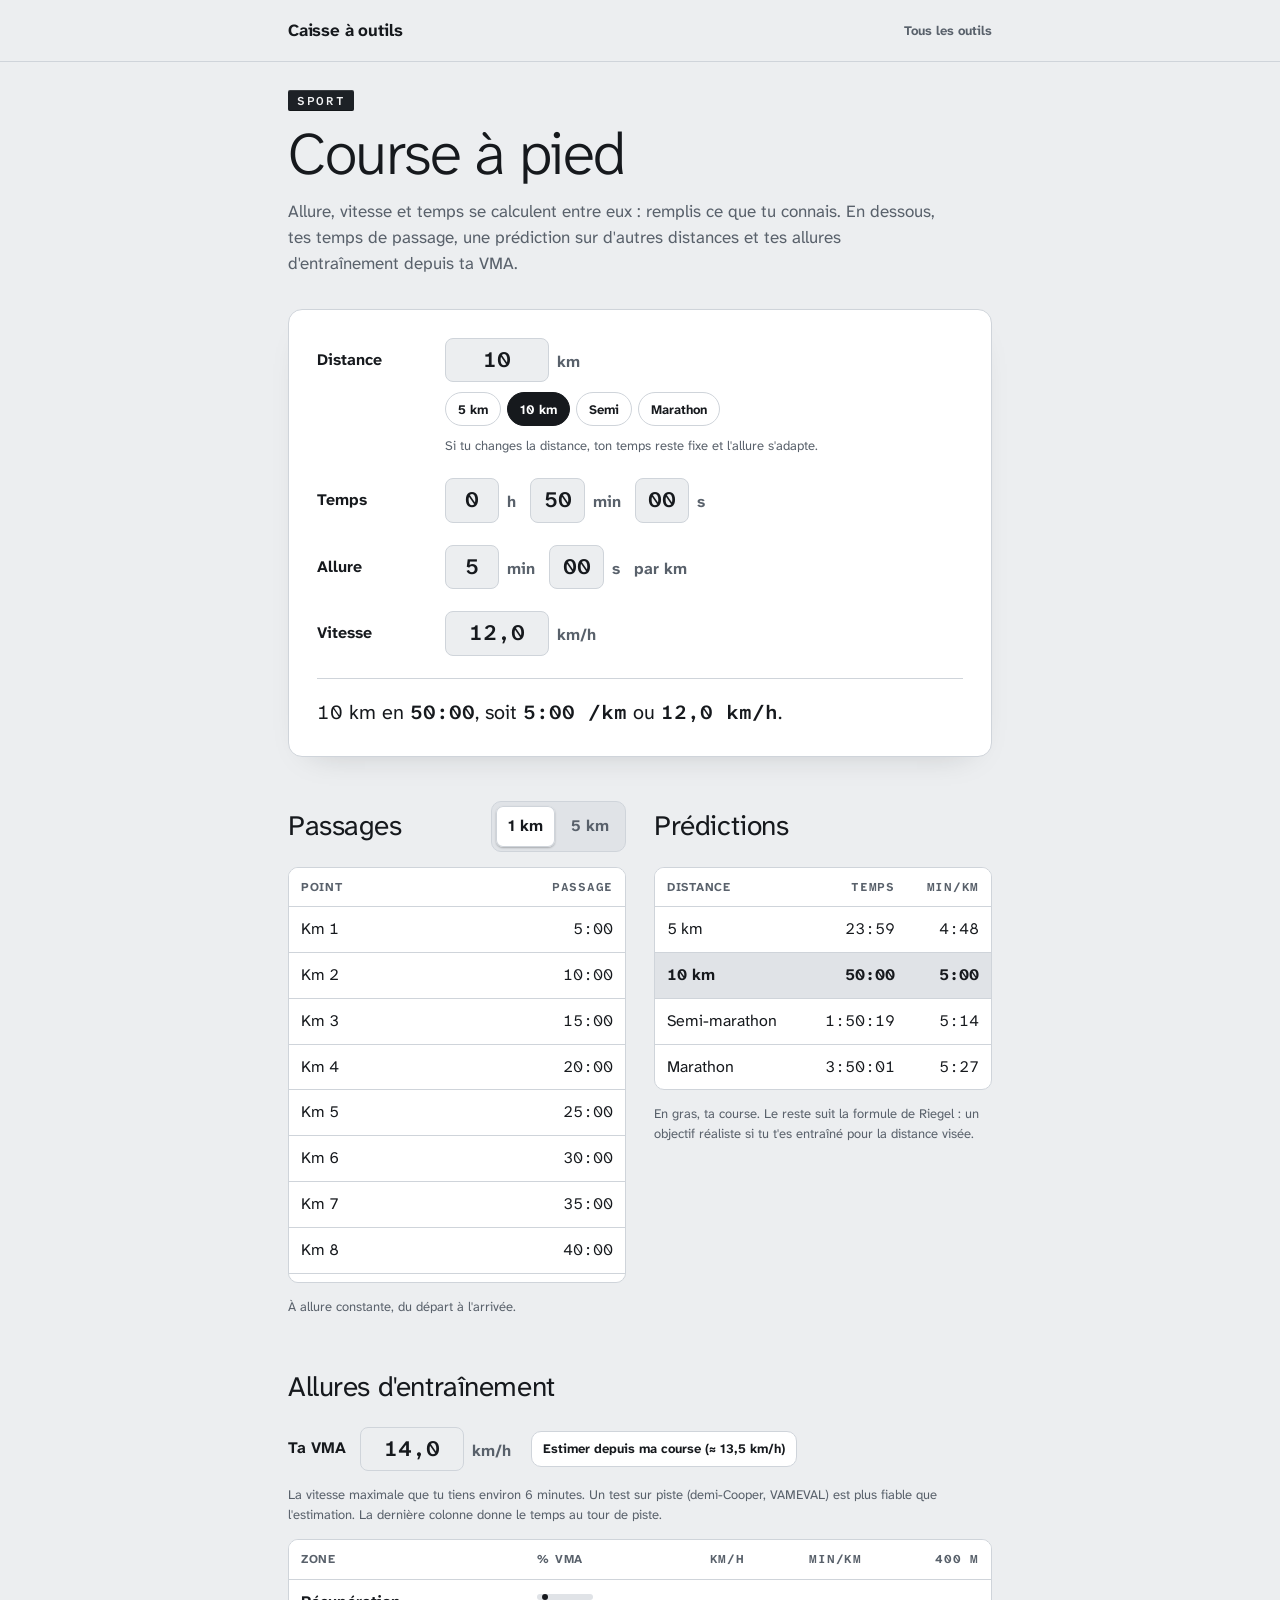
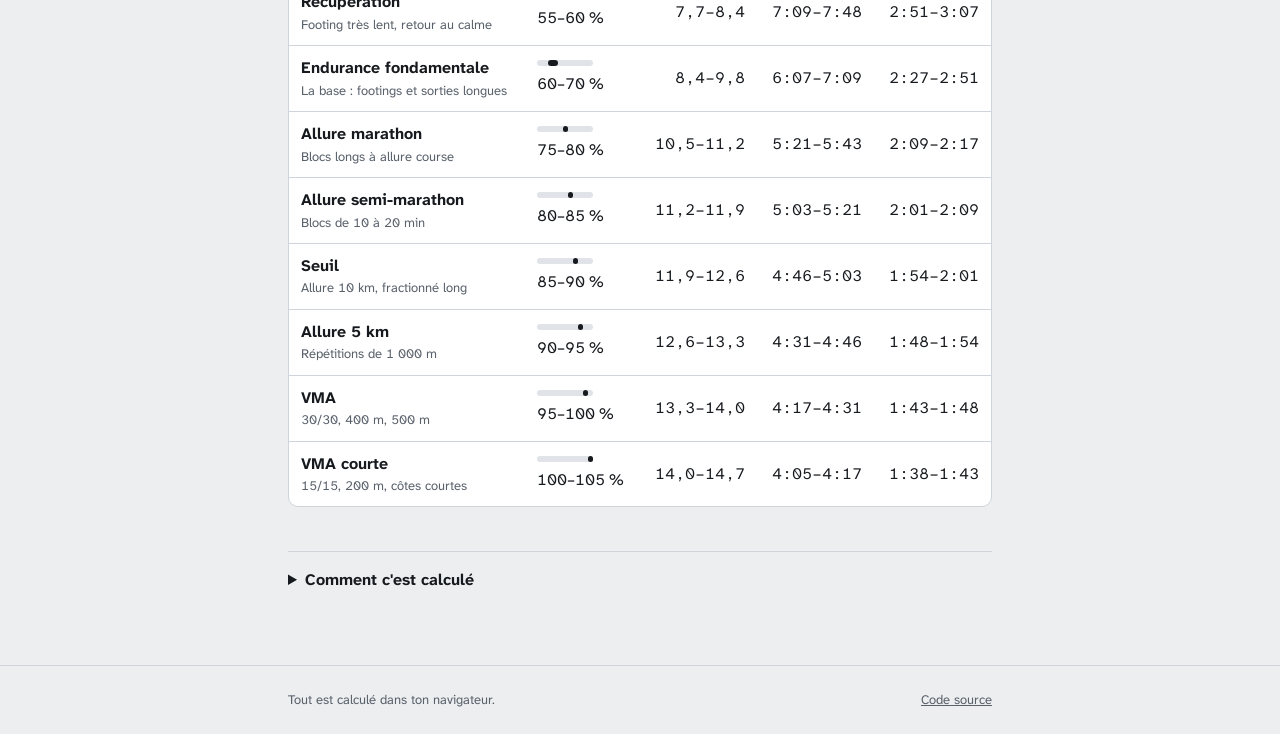
==== course/index.html @ 4c19afd4 "Course à pied, et design plus sobre Nouvel outil course/ : allure, vitesse et temps liés entre eux, " ====
<!doctype html>
<html lang="fr">
<head>
<meta charset="utf-8">
<meta name="viewport" content="width=device-width, initial-scale=1">
<title>Course à pied · Caisse à outils</title>
<meta name="description" content="Calculateur d'allure, de vitesse et de temps pour la course à pied, avec temps de passage, prédictions et allures d'entraînement depuis la VMA.">
<link rel="icon" href="../assets/favicon.svg" type="image/svg+xml">
<link rel="preconnect" href="https://fonts.googleapis.com">
<link rel="preconnect" href="https://fonts.gstatic.com" crossorigin>
<link rel="stylesheet" href="https://fonts.googleapis.com/css2?family=Atkinson+Hyperlegible+Mono:wght@400;600&family=Atkinson+Hyperlegible+Next:wght@300;400;500;700&display=swap">
<link rel="stylesheet" href="../assets/site.css">
<style>
  .calc {
    display: grid;
    gap: 22px;
    padding: clamp(18px, 4vw, 28px);
    border: 1px solid var(--line);
    border-radius: 14px;
    background: var(--surface);
    box-shadow: 0 14px 34px -24px var(--shadow);
  }

  .calc-row {
    display: grid;
    grid-template-columns: 7rem minmax(0, 1fr);
    align-items: start;
    gap: 8px 16px;
    margin: 0;
    padding: 0;
    border: 0;
    min-width: 0;
  }

  .calc-row > .row-label {
    float: left; /* une legend doit sortir du flux pour entrer dans la grille */
    padding: 10px 0 0;
    font-weight: 700;
  }

  .row-body {
    display: grid;
    gap: 10px;
    min-width: 0;
  }

  .inputs {
    display: flex;
    flex-wrap: wrap;
    align-items: baseline;
    gap: 6px 8px;
  }

  .num-input {
    width: 3.4rem;
    padding: 8px 6px;
    border: 1px solid var(--line);
    border-radius: 8px;
    background: var(--bg);
    color: var(--ink);
    font: 600 1.375rem / 1.2 var(--f-mono);
    text-align: center;
    font-variant-numeric: tabular-nums;
  }

  .num-input.is-wide { width: 6.5rem; }

  .num-input[aria-invalid="true"] { border-color: var(--weak); }

  .unit {
    margin-right: 6px;
    color: var(--muted);
    font-weight: 700;
  }

  .chips {
    display: flex;
    flex-wrap: wrap;
    gap: 6px;
  }

  .chip {
    min-height: 34px;
    padding: 6px 12px;
    border: 1px solid var(--line);
    border-radius: 99px;
    background: transparent;
    color: var(--ink);
    font: 700 var(--step--1) / 1 var(--f-body);
    cursor: pointer;
  }

  .chip:hover { border-color: var(--ink); }

  .chip[aria-pressed="true"] {
    border-color: var(--ink);
    background: var(--ink);
    color: var(--surface);
  }

  .hint {
    margin: 0;
    color: var(--muted);
    font-size: var(--step--1);
  }

  .error {
    margin: 0;
    color: var(--weak);
    font-size: var(--step--1);
    font-weight: 700;
  }

  .summary {
    margin: 0;
    padding-top: 18px;
    border-top: 1px solid var(--line);
    font-size: var(--step-1);
    font-variant-numeric: tabular-nums;
  }

  .summary b { font-family: var(--f-mono); font-weight: 600; }

  /* Sections sous la calculette */

  .block {
    display: grid;
    align-content: start;
    gap: 14px;
    margin-top: 44px;
    min-width: 0;
  }

  .block-head {
    min-height: 52px;
    display: flex;
    flex-wrap: wrap;
    align-items: center;
    justify-content: space-between;
    gap: 10px 16px;
  }

  .pair {
    display: grid;
    grid-template-columns: minmax(0, 1fr);
    gap: 0 28px;
  }

  @media (min-width: 720px) {
    .pair { grid-template-columns: repeat(2, minmax(0, 1fr)); }
  }

  .vma-controls {
    display: flex;
    flex-wrap: wrap;
    align-items: center;
    gap: 10px 14px;
  }

  .vma-controls label { font-weight: 700; }

  .zone-name { display: block; font-weight: 700; }

  .zone-use {
    display: block;
    color: var(--muted);
    font-size: var(--step--1);
    white-space: normal;
    min-width: 9rem;
  }

  .intensity {
    display: grid;
    justify-items: start;
    gap: 6px;
  }

  .bar {
    position: relative;
    width: 3.5rem;
    height: 6px;
    border-radius: 99px;
    background: var(--well);
  }

  .bar span {
    position: absolute;
    top: 0;
    bottom: 0;
    border-radius: 99px;
    background: var(--ink);
  }

  .how {
    margin-top: 44px;
    padding-top: 16px;
    border-top: 1px solid var(--line);
  }

  .how summary {
    font-weight: 700;
    cursor: pointer;
  }

  .how p {
    max-width: 65ch;
    color: var(--muted);
  }

  @media (max-width: 520px) {
    .calc-row { grid-template-columns: minmax(0, 1fr); }
    .calc-row > .row-label { padding-top: 0; }
  }
</style>
</head>
<body>

<header class="site-header">
  <div class="wrap">
    <a class="wordmark" href="../">Caisse à outils</a>
    <nav class="site-nav" aria-label="Navigation"><a href="../">Tous les outils</a></nav>
  </div>
</header>

<main class="wrap">
  <div class="page-intro">
    <span class="tape">Sport</span>
    <h1>Course à pied</h1>
    <p class="lede">Allure, vitesse et temps se calculent entre eux : remplis ce que tu connais. En dessous, tes temps de passage, une prédiction sur d'autres distances et tes allures d'entraînement depuis ta VMA.</p>
  </div>

  <form class="calc" id="calc" aria-label="Calcul d'allure" novalidate>
    <div class="calc-row">
      <label class="row-label" for="dist">Distance</label>
      <div class="row-body">
        <div class="inputs">
          <input class="num-input is-wide" id="dist" type="text" inputmode="decimal" autocomplete="off">
          <span class="unit">km</span>
        </div>
        <div class="chips" id="presets"></div>
        <p class="hint" id="lock-hint"></p>
      </div>
    </div>

    <fieldset class="calc-row">
      <legend class="row-label">Temps</legend>
      <div class="inputs">
        <input class="num-input" id="time-h" type="text" inputmode="numeric" maxlength="2" autocomplete="off" aria-label="Heures"><span class="unit">h</span>
        <input class="num-input" id="time-m" type="text" inputmode="numeric" maxlength="3" autocomplete="off" aria-label="Minutes"><span class="unit">min</span>
        <input class="num-input" id="time-s" type="text" inputmode="numeric" maxlength="2" autocomplete="off" aria-label="Secondes"><span class="unit">s</span>
      </div>
    </fieldset>

    <fieldset class="calc-row">
      <legend class="row-label">Allure</legend>
      <div class="inputs">
        <input class="num-input" id="pace-m" type="text" inputmode="numeric" maxlength="2" autocomplete="off" aria-label="Minutes par kilomètre"><span class="unit">min</span>
        <input class="num-input" id="pace-s" type="text" inputmode="numeric" maxlength="2" autocomplete="off" aria-label="Secondes par kilomètre"><span class="unit">s</span>
        <span class="unit">par km</span>
      </div>
    </fieldset>

    <div class="calc-row">
      <label class="row-label" for="speed">Vitesse</label>
      <div class="inputs">
        <input class="num-input is-wide" id="speed" type="text" inputmode="decimal" autocomplete="off">
        <span class="unit">km/h</span>
      </div>
    </div>

    <p class="error" id="calc-error" hidden></p>
    <p class="summary" id="summary" aria-live="polite"></p>
  </form>

  <div class="pair">
    <section class="block" aria-labelledby="splits-title">
      <div class="block-head">
        <h2 class="section-title" id="splits-title">Passages</h2>
        <div class="seg" role="radiogroup" aria-label="Écart entre deux passages">
          <input type="radio" name="step" id="step-1" value="1"><label for="step-1">1 km</label>
          <input type="radio" name="step" id="step-5" value="5"><label for="step-5">5 km</label>
        </div>
      </div>
      <div class="table-wrap is-tall">
        <table class="data-table">
          <thead><tr><th scope="col">Point</th><th scope="col" class="num">Passage</th></tr></thead>
          <tbody id="splits"></tbody>
        </table>
      </div>
      <p class="hint">À allure constante, du départ à l'arrivée.</p>
    </section>

    <section class="block" aria-labelledby="predict-title">
      <div class="block-head">
        <h2 class="section-title" id="predict-title">Prédictions</h2>
      </div>
      <div class="table-wrap">
        <table class="data-table">
          <thead><tr><th scope="col">Distance</th><th scope="col" class="num">Temps</th><th scope="col" class="num">Min/km</th></tr></thead>
          <tbody id="predictions"></tbody>
        </table>
      </div>
      <p class="hint">En gras, ta course. Le reste suit la formule de Riegel : un objectif réaliste si tu t'es entraîné pour la distance visée.</p>
    </section>
  </div>

  <section class="block" aria-labelledby="zones-title">
    <div class="block-head">
      <h2 class="section-title" id="zones-title">Allures d'entraînement</h2>
    </div>
    <div class="vma-controls">
      <label for="vma">Ta VMA</label>
      <span class="inputs">
        <input class="num-input is-wide" id="vma" type="text" inputmode="decimal" autocomplete="off">
        <span class="unit">km/h</span>
      </span>
      <button class="btn btn-small" id="vma-estimate" type="button">Estimer depuis ma course</button>
    </div>
    <p class="error" id="vma-error" hidden>Entre une VMA entre 6 et 30 km/h, par exemple 14 ou 15,5.</p>
    <p class="hint">La vitesse maximale que tu tiens environ 6 minutes. Un test sur piste (demi-Cooper, VAMEVAL) est plus fiable que l'estimation. La dernière colonne donne le temps au tour de piste.</p>
    <div class="table-wrap">
      <table class="data-table">
        <thead>
          <tr>
            <th scope="col">Zone</th>
            <th scope="col">% VMA</th>
            <th scope="col" class="num">Km/h</th>
            <th scope="col" class="num">Min/km</th>
            <th scope="col" class="num">400 m</th>
          </tr>
        </thead>
        <tbody id="zones"></tbody>
      </table>
    </div>
  </section>

  <details class="how">
    <summary>Comment c'est calculé</summary>
    <p>L'allure, c'est le temps divisé par la distance, et la vitesse en km/h vaut 3 600 divisé par l'allure en secondes. Quand tu changes la distance, on garde la dernière valeur que tu as tapée : ton temps ou ton allure.</p>
    <p>Les prédictions suivent la formule de Peter Riegel : temps visé = ton temps × (distance visée ÷ ta distance)<sup>1,06</sup>. Elle marche bien entre quelques minutes et environ 4 heures d'effort. Sur marathon, elle est souvent optimiste si tu manques de sorties longues.</p>
    <p>L'estimation de VMA cherche la distance que tu tiendrais 6 minutes d'après la même formule, puis la convertit en km/h. Les zones sont les repères habituels en pourcentage de VMA ; ils varient d'un coureur à l'autre.</p>
    <p>Rien ne quitte la page. Tes dernières valeurs sont mémorisées dans ce navigateur.</p>
  </details>
</main>

<footer class="site-footer">
  <div class="wrap">
    <p>Tout est calculé dans ton navigateur.</p>
    <p><a href="https://github.com/leadrain-dot/tools/tree/main/course">Code source</a></p>
  </div>
</footer>

<script>
(() => {
  'use strict';

  const STORE_KEY = 'caisse-a-outils.course.v1';
  const DEFAULTS = { dist: 10, time: 3000, pace: 300, lock: 'time', vma: 14, step: 1 };
  const SEMI = 21.0975;
  const MARATHON = 42.195;
  const RIEGEL = 1.06;
  const PRESETS = [
    { km: 5, label: '5 km' },
    { km: 10, label: '10 km' },
    { km: SEMI, label: 'Semi' },
    { km: MARATHON, label: 'Marathon' },
  ];
  const PREDICTED = [5, 10, SEMI, MARATHON];
  const ZONES = [
    { name: 'Récupération', lo: 55, hi: 60, use: 'Footing très lent, retour au calme' },
    { name: 'Endurance fondamentale', lo: 60, hi: 70, use: 'La base : footings et sorties longues' },
    { name: 'Allure marathon', lo: 75, hi: 80, use: 'Blocs longs à allure course' },
    { name: 'Allure semi-marathon', lo: 80, hi: 85, use: 'Blocs de 10 à 20 min' },
    { name: 'Seuil', lo: 85, hi: 90, use: 'Allure 10 km, fractionné long' },
    { name: 'Allure 5 km', lo: 90, hi: 95, use: 'Répétitions de 1 000 m' },
    { name: 'VMA', lo: 95, hi: 100, use: '30/30, 400 m, 500 m' },
    { name: 'VMA courte', lo: 100, hi: 105, use: '15/15, 200 m, côtes courtes' },
  ];

  const $ = id => document.getElementById(id);
  const nf1 = new Intl.NumberFormat('fr-FR', { minimumFractionDigits: 1, maximumFractionDigits: 1 });
  const nfDist = new Intl.NumberFormat('fr-FR', { maximumFractionDigits: 4, useGrouping: false });
  const nfKm = new Intl.NumberFormat('fr-FR', { maximumFractionDigits: 3 });
  const p2 = n => String(n).padStart(2, '0');
  const same = (a, b) => Math.abs(a - b) < 1e-6;

  function fmtDuration(sec) {
    const t = Math.round(sec);
    const h = Math.floor(t / 3600);
    const m = Math.floor((t % 3600) / 60);
    const s = t % 60;
    return h ? `${h}:${p2(m)}:${p2(s)}` : `${m}:${p2(s)}`;
  }

  function distName(km) {
    if (same(km, SEMI)) return 'Semi-marathon';
    if (same(km, MARATHON)) return 'Marathon';
    return `${nfKm.format(km)} km`;
  }

  const readInt = input => {
    const v = parseInt(input.value, 10);
    return Number.isFinite(v) && v >= 0 ? v : 0;
  };

  const readDecimal = input => {
    const v = parseFloat(String(input.value).trim().replace(',', '.'));
    return Number.isFinite(v) ? v : NaN;
  };

  // Temps prédit sur une autre distance (Peter Riegel).
  const riegel = (time, dist, target) => time * Math.pow(target / dist, RIEGEL);

  // Distance tenue en 6 minutes selon Riegel, ramenée en km/h.
  const estimateVma = (time, dist) => dist * Math.pow(360 / time, 1 / RIEGEL) * 10;

  function load() {
    try {
      const raw = JSON.parse(localStorage.getItem(STORE_KEY) || 'null');
      if (!raw) return { ...DEFAULTS };
      const ok = (v, lo, hi) => typeof v === 'number' && v > lo && v <= hi;
      return {
        dist: ok(raw.dist, 0, 1000) ? raw.dist : DEFAULTS.dist,
        time: ok(raw.time, 0, 1e6) ? raw.time : DEFAULTS.time,
        pace: ok(raw.pace, 0, 3600) ? raw.pace : DEFAULTS.pace,
        lock: raw.lock === 'pace' ? 'pace' : 'time',
        vma: ok(raw.vma, 5, 30) ? raw.vma : DEFAULTS.vma,
        step: raw.step === 5 ? 5 : 1,
      };
    } catch {
      return { ...DEFAULTS };
    }
  }

  function save() {
    try { localStorage.setItem(STORE_KEY, JSON.stringify(state)); } catch { /* stockage indisponible */ }
  }

  const state = load();
  // Le temps et l'allure doivent rester cohérents avec la distance au chargement.
  if (state.lock === 'time') state.pace = state.time / state.dist;
  else state.time = state.pace * state.dist;

  const el = {
    dist: $('dist'), h: $('time-h'), m: $('time-m'), s: $('time-s'),
    pm: $('pace-m'), ps: $('pace-s'), speed: $('speed'), vma: $('vma'),
  };

  function writeDist() { el.dist.value = nfDist.format(state.dist); }
  function writeTime() {
    const t = Math.round(state.time);
    el.h.value = Math.floor(t / 3600);
    el.m.value = p2(Math.floor((t % 3600) / 60));
    el.s.value = p2(t % 60);
  }
  function writePace() {
    const t = Math.round(state.pace);
    el.pm.value = Math.floor(t / 60);
    el.ps.value = p2(t % 60);
  }
  function writeSpeed() { el.speed.value = nf1.format(3600 / state.pace); }
  function writeVma() { el.vma.value = nf1.format(state.vma); }

  function showError(message, inputs) {
    const box = $('calc-error');
    box.hidden = !message;
    box.textContent = message || '';
    Object.values(el).forEach(i => { if (i !== el.vma) i.removeAttribute('aria-invalid'); });
    (inputs || []).forEach(i => i.setAttribute('aria-invalid', 'true'));
  }

  // Chaque saisie met à jour les autres champs, jamais celui qu'on est en train de taper.
  function onDist() {
    const d = readDecimal(el.dist);
    if (!(d > 0 && d <= 1000)) return showError('Entre une distance en km, par exemple 10 ou 21,1.', [el.dist]);
    showError();
    state.dist = d;
    if (state.lock === 'time') { state.pace = state.time / d; writePace(); writeSpeed(); }
    else { state.time = state.pace * d; writeTime(); }
    update();
  }

  function onTime() {
    const t = readInt(el.h) * 3600 + readInt(el.m) * 60 + readInt(el.s);
    if (t <= 0) return showError('Entre un temps, par exemple 50 min.', [el.h, el.m, el.s]);
    showError();
    state.time = t;
    state.lock = 'time';
    state.pace = t / state.dist;
    writePace();
    writeSpeed();
    update();
  }

  function onPace() {
    const p = readInt(el.pm) * 60 + readInt(el.ps);
    if (p <= 0) return showError('Entre une allure, par exemple 5 min 30 s par km.', [el.pm, el.ps]);
    showError();
    state.pace = p;
    state.lock = 'pace';
    state.time = p * state.dist;
    writeTime();
    writeSpeed();
    update();
  }

  function onSpeed() {
    const v = readDecimal(el.speed);
    if (!(v > 0 && v <= 60)) return showError('Entre une vitesse en km/h, par exemple 12 ou 12,5.', [el.speed]);
    showError();
    state.pace = 3600 / v;
    state.lock = 'pace';
    state.time = state.pace * state.dist;
    writeTime();
    writePace();
    update();
  }

  function onVma() {
    const v = readDecimal(el.vma);
    const valid = v >= 6 && v <= 30;
    $('vma-error').hidden = valid;
    el.vma.setAttribute('aria-invalid', String(!valid));
    if (!valid) return;
    state.vma = v;
    update();
  }

  function cell(text, className) {
    const td = document.createElement('td');
    if (className) td.className = className;
    td.textContent = text;
    return td;
  }

  function renderSummary() {
    const summary = $('summary');
    summary.replaceChildren(
      `${distName(state.dist)} en `,
      Object.assign(document.createElement('b'), { textContent: fmtDuration(state.time) }),
      ', soit ',
      Object.assign(document.createElement('b'), { textContent: `${fmtDuration(state.pace)} /km` }),
      ' ou ',
      Object.assign(document.createElement('b'), { textContent: `${nf1.format(3600 / state.pace)} km/h` }),
      '.',
    );
    $('lock-hint').textContent = state.lock === 'time'
      ? 'Si tu changes la distance, ton temps reste fixe et l\'allure s\'adapte.'
      : 'Si tu changes la distance, ton allure reste fixe et le temps s\'adapte.';
    document.querySelectorAll('#presets .chip').forEach(chip => {
      chip.setAttribute('aria-pressed', String(same(Number(chip.dataset.km), state.dist)));
    });
  }

  function renderSplits() {
    const rows = [];
    for (let k = state.step; k < state.dist - 1e-9; k += state.step) {
      const tr = document.createElement('tr');
      tr.append(cell(`Km ${k}`), cell(fmtDuration(k * state.pace), 'num'));
      rows.push(tr);
    }
    const finish = document.createElement('tr');
    finish.className = 'is-ref';
    finish.append(cell(`Arrivée · ${nfKm.format(state.dist)} km`), cell(fmtDuration(state.time), 'num'));
    rows.push(finish);
    $('splits').replaceChildren(...rows);
  }

  function renderPredictions() {
    const targets = PREDICTED.some(km => same(km, state.dist)) ? PREDICTED : [...PREDICTED, state.dist].sort((a, b) => a - b);
    $('predictions').replaceChildren(...targets.map(km => {
      const isRef = same(km, state.dist);
      const time = isRef ? state.time : riegel(state.time, state.dist, km);
      const tr = document.createElement('tr');
      if (isRef) tr.className = 'is-ref';
      tr.append(cell(distName(km)), cell(fmtDuration(time), 'num'), cell(fmtDuration(time / km), 'num'));
      return tr;
    }));
  }

  function renderZones() {
    const scale = pct => ((pct - 50) / (105 - 50)) * 100;
    $('zones').replaceChildren(...ZONES.map(z => {
      const slow = (state.vma * z.lo) / 100;
      const fast = (state.vma * z.hi) / 100;
      const tr = document.createElement('tr');

      const name = document.createElement('td');
      name.append(
        Object.assign(document.createElement('span'), { className: 'zone-name', textContent: z.name }),
        Object.assign(document.createElement('span'), { className: 'zone-use', textContent: z.use }),
      );

      const pct = document.createElement('td');
      const wrap = Object.assign(document.createElement('div'), { className: 'intensity' });
      const bar = Object.assign(document.createElement('div'), { className: 'bar' });
      bar.setAttribute('aria-hidden', 'true');
      const fill = document.createElement('span');
      fill.style.left = scale(z.lo) + '%';
      fill.style.width = (scale(z.hi) - scale(z.lo)) + '%';
      bar.append(fill);
      wrap.append(bar, `${z.lo}–${z.hi} %`);
      pct.append(wrap);

      tr.append(
        name,
        pct,
        cell(`${nf1.format(slow)}–${nf1.format(fast)}`, 'num'),
        cell(`${fmtDuration(3600 / fast)}–${fmtDuration(3600 / slow)}`, 'num'),
        cell(`${fmtDuration(1440 / fast)}–${fmtDuration(1440 / slow)}`, 'num'),
      );
      return tr;
    }));
    $('vma-estimate').textContent = `Estimer depuis ma course (≈ ${nf1.format(estimateVma(state.time, state.dist))} km/h)`;
  }

  function update() {
    renderSummary();
    renderSplits();
    renderPredictions();
    renderZones();
    save();
  }

  // Préréglages de distance
  $('presets').replaceChildren(...PRESETS.map(p => {
    const chip = document.createElement('button');
    chip.type = 'button';
    chip.className = 'chip';
    chip.dataset.km = p.km;
    chip.textContent = p.label;
    chip.addEventListener('click', () => { el.dist.value = nfDist.format(p.km); onDist(); });
    return chip;
  }));

  el.dist.addEventListener('input', onDist);
  [el.h, el.m, el.s].forEach(i => i.addEventListener('input', onTime));
  [el.pm, el.ps].forEach(i => i.addEventListener('input', onPace));
  el.speed.addEventListener('input', onSpeed);
  el.vma.addEventListener('input', onVma);

  // En quittant un champ, on remet la saisie au propre (75 min devient 1 h 15).
  el.dist.addEventListener('change', () => { if (!el.dist.getAttribute('aria-invalid')) writeDist(); });
  [el.h, el.m, el.s].forEach(i => i.addEventListener('change', () => { if (!i.getAttribute('aria-invalid')) writeTime(); }));
  [el.pm, el.ps].forEach(i => i.addEventListener('change', () => { if (!i.getAttribute('aria-invalid')) writePace(); }));
  el.speed.addEventListener('change', () => { if (!el.speed.getAttribute('aria-invalid')) writeSpeed(); });
  el.vma.addEventListener('change', () => { if (el.vma.getAttribute('aria-invalid') !== 'true') writeVma(); });

  $('calc').addEventListener('submit', e => e.preventDefault());

  document.querySelectorAll('input[name="step"]').forEach(radio => {
    radio.addEventListener('change', () => { state.step = Number(radio.value); update(); });
  });

  $('vma-estimate').addEventListener('click', () => {
    state.vma = Math.round(estimateVma(state.time, state.dist) * 10) / 10;
    writeVma();
    $('vma-error').hidden = true;
    el.vma.setAttribute('aria-invalid', 'false');
    update();
  });

  writeDist();
  writeTime();
  writePace();
  writeSpeed();
  writeVma();
  $(`step-${state.step}`).checked = true;
  update();
})();
</script>
</body>
</html>
---- assets/site.css ----
/* Caisse à outils : styles partagés par toutes les pages.
   Layout : une colonne centrée, titres fins, chaque outil rangé
   comme un tiroir avec son étiquette. */
:root {
  --bg: #eceef0;
  --surface: #ffffff;
  --well: #e0e3e7;
  --ink: #16191d;
  --muted: #59616b;
  --line: #cfd4da;
  --accent: #f2c200;
  --accent-strong: #dcb000;
  --on-accent: #16191d;
  --tape: #1d2126;
  --on-tape: #f2f3f5;
  --ring: #16191d;
  --digit: #1d5fc4;
  --symbol: #b4321f;
  --weak: #c2352b;
  --fair: #b86a00;
  --good: #2f8f4e;
  --shadow: rgba(22, 25, 29, 0.28);

  --f-display: "Atkinson Hyperlegible Next", system-ui, -apple-system, "Segoe UI", sans-serif;
  --f-body: "Atkinson Hyperlegible Next", system-ui, -apple-system, "Segoe UI", sans-serif;
  --f-mono: "Atkinson Hyperlegible Mono", ui-monospace, "SF Mono", Menlo, Consolas, monospace;

  --step--1: 0.8125rem;
  --step-0: 1rem;
  --step-1: 1.25rem;
  --step-2: 1.75rem;
  --step-4: clamp(2.5rem, 7vw, 3.75rem);

  --radius: 10px;
  --gutter: clamp(16px, 4vw, 32px);
  color-scheme: light;
}

@media (prefers-color-scheme: dark) {
  :root:not([data-theme="light"]) {
    --bg: #121417;
    --surface: #1b1e23;
    --well: #0c0e10;
    --ink: #e8eaed;
    --muted: #9aa3ad;
    --line: #2f343b;
    --accent: #f2c200;
    --accent-strong: #ffd633;
    --on-accent: #121417;
    --tape: #2b3037;
    --on-tape: #f2f3f5;
    --ring: #f2c200;
    --digit: #7fb0ff;
    --symbol: #ff8a73;
    --weak: #f0675b;
    --fair: #f0a23b;
    --good: #4cc27a;
    --shadow: rgba(0, 0, 0, 0.6);
    color-scheme: dark;
  }
}

:root[data-theme="dark"] {
  --bg: #121417;
  --surface: #1b1e23;
  --well: #0c0e10;
  --ink: #e8eaed;
  --muted: #9aa3ad;
  --line: #2f343b;
  --accent: #f2c200;
  --accent-strong: #ffd633;
  --on-accent: #121417;
  --tape: #2b3037;
  --on-tape: #f2f3f5;
  --ring: #f2c200;
  --digit: #7fb0ff;
  --symbol: #ff8a73;
  --weak: #f0675b;
  --fair: #f0a23b;
  --good: #4cc27a;
  --shadow: rgba(0, 0, 0, 0.6);
  color-scheme: dark;
}

*, *::before, *::after { box-sizing: border-box; }

html { -webkit-text-size-adjust: 100%; }

body {
  margin: 0;
  min-height: 100vh;
  display: flex;
  flex-direction: column;
  background: var(--bg);
  color: var(--ink);
  font: 400 var(--step-0) / 1.55 var(--f-body);
}

main { flex: 1; }

a { color: inherit; }

.wrap {
  width: 100%;
  max-width: 48rem;
  margin-inline: auto;
  padding-left: max(var(--gutter), env(safe-area-inset-left, 0px));
  padding-right: max(var(--gutter), env(safe-area-inset-right, 0px));
}

:focus-visible {
  outline: 2px solid var(--ring);
  outline-offset: 3px;
}

.visually-hidden {
  position: absolute !important;
  width: 1px;
  height: 1px;
  overflow: hidden;
  clip: rect(0 0 0 0);
  white-space: nowrap;
}

/* En-tête */

.site-header { border-bottom: 1px solid var(--line); }

.site-header .wrap {
  display: flex;
  align-items: center;
  justify-content: space-between;
  gap: 16px;
  padding-block: 18px;
}

.wordmark {
  font: 700 1.0625rem / 1 var(--f-display);
  letter-spacing: -0.01em;
  text-decoration: none;
}

.site-nav a {
  color: var(--muted);
  font-size: var(--step--1);
  font-weight: 700;
  text-decoration: none;
}

.site-nav a:hover { color: var(--ink); }

/* Titre de page */

.page-intro {
  display: grid;
  justify-items: start;
  gap: 12px;
  padding-block: 28px 32px;
}

.page-intro h1 {
  margin: 0;
  font: 300 var(--step-4) / 1.05 var(--f-display);
  letter-spacing: -0.025em;
  text-wrap: balance;
}

.lede {
  margin: 0;
  max-width: 60ch;
  color: var(--muted);
  font-size: 1.0625rem;
}

.section-title {
  margin: 0;
  font: 400 var(--step-2) / 1.15 var(--f-display);
  letter-spacing: -0.015em;
}

/* Étiquette façon étiqueteuse */

.tape {
  display: inline-block;
  padding: 5px 9px 4px;
  border-radius: 2px;
  background: var(--tape);
  color: var(--on-tape);
  font: 600 0.75rem / 1 var(--f-mono);
  letter-spacing: 0.14em;
  text-transform: uppercase;
  box-shadow: inset 0 1px 0 rgba(255, 255, 255, 0.12), inset 0 -1px 0 rgba(0, 0, 0, 0.35);
}

/* Boutons */

.btn {
  display: inline-flex;
  align-items: center;
  justify-content: center;
  gap: 0.5em;
  min-height: 44px;
  padding: 0.75em 1.15em;
  border: 1px solid var(--line);
  border-radius: var(--radius);
  background: var(--surface);
  color: var(--ink);
  font: 700 var(--step-0) / 1 var(--f-body);
  cursor: pointer;
  transition: border-color 0.15s, background-color 0.15s;
}

.btn:hover { border-color: var(--ink); }

.btn-primary {
  border-color: var(--accent);
  background: var(--accent);
  color: var(--on-accent);
}

.btn-primary:hover {
  border-color: var(--accent-strong);
  background: var(--accent-strong);
}

.btn-icon {
  width: 44px;
  padding: 0;
  font-size: 1.25rem;
}

.btn-small {
  min-height: 36px;
  padding: 0.5em 0.85em;
  font-size: var(--step--1);
}

/* Contrôle segmenté (boutons radio) */

.seg {
  position: relative;
  display: flex;
  flex-wrap: wrap;
  gap: 4px;
  width: fit-content;
  max-width: 100%;
  padding: 4px;
  border: 1px solid var(--line);
  border-radius: var(--radius);
  background: var(--well);
}

.seg input {
  position: absolute;
  width: 1px;
  height: 1px;
  opacity: 0;
}

.seg label {
  min-width: 2.75rem;
  padding: 8px 12px;
  border-radius: 7px;
  color: var(--muted);
  font-weight: 700;
  text-align: center;
  cursor: pointer;
  transition: background-color 0.15s, color 0.15s;
}

.seg label:hover { color: var(--ink); }

.seg input:checked + label {
  background: var(--surface);
  color: var(--ink);
  box-shadow: inset 0 0 0 1px var(--line), 0 1px 2px var(--shadow);
}

.seg input:focus-visible + label {
  outline: 2px solid var(--ring);
  outline-offset: 2px;
}

.mono { font-family: var(--f-mono); }

/* Tableaux de données */

.table-wrap {
  overflow-x: auto;
  border: 1px solid var(--line);
  border-radius: var(--radius);
  background: var(--surface);
}

.table-wrap.is-tall { max-height: 26rem; }

.data-table {
  width: 100%;
  border-collapse: collapse;
  font-variant-numeric: tabular-nums;
}

.data-table th,
.data-table td {
  padding: 10px 12px;
  border-bottom: 1px solid var(--line);
  text-align: left;
  vertical-align: middle;
  white-space: nowrap;
}

.data-table th {
  position: sticky;
  top: 0;
  background: var(--surface);
  color: var(--muted);
  font-size: 0.75rem;
  font-weight: 700;
  letter-spacing: 0.06em;
  text-transform: uppercase;
}

.data-table .num {
  font-family: var(--f-mono);
  text-align: right;
}

.data-table tbody tr:last-child td { border-bottom: 0; }

.data-table tr.is-ref td {
  background: var(--well);
  font-weight: 700;
}

/* Pied de page */

.site-footer {
  margin-top: 72px;
  border-top: 1px solid var(--line);
}

.site-footer .wrap {
  display: flex;
  flex-wrap: wrap;
  justify-content: space-between;
  gap: 8px 24px;
  padding-block: 24px;
  color: var(--muted);
  font-size: var(--step--1);
}

.site-footer p { margin: 0; }

@media (prefers-reduced-motion: reduce) {
  *, *::before, *::after {
    transition: none !important;
    animation: none !important;
  }
}
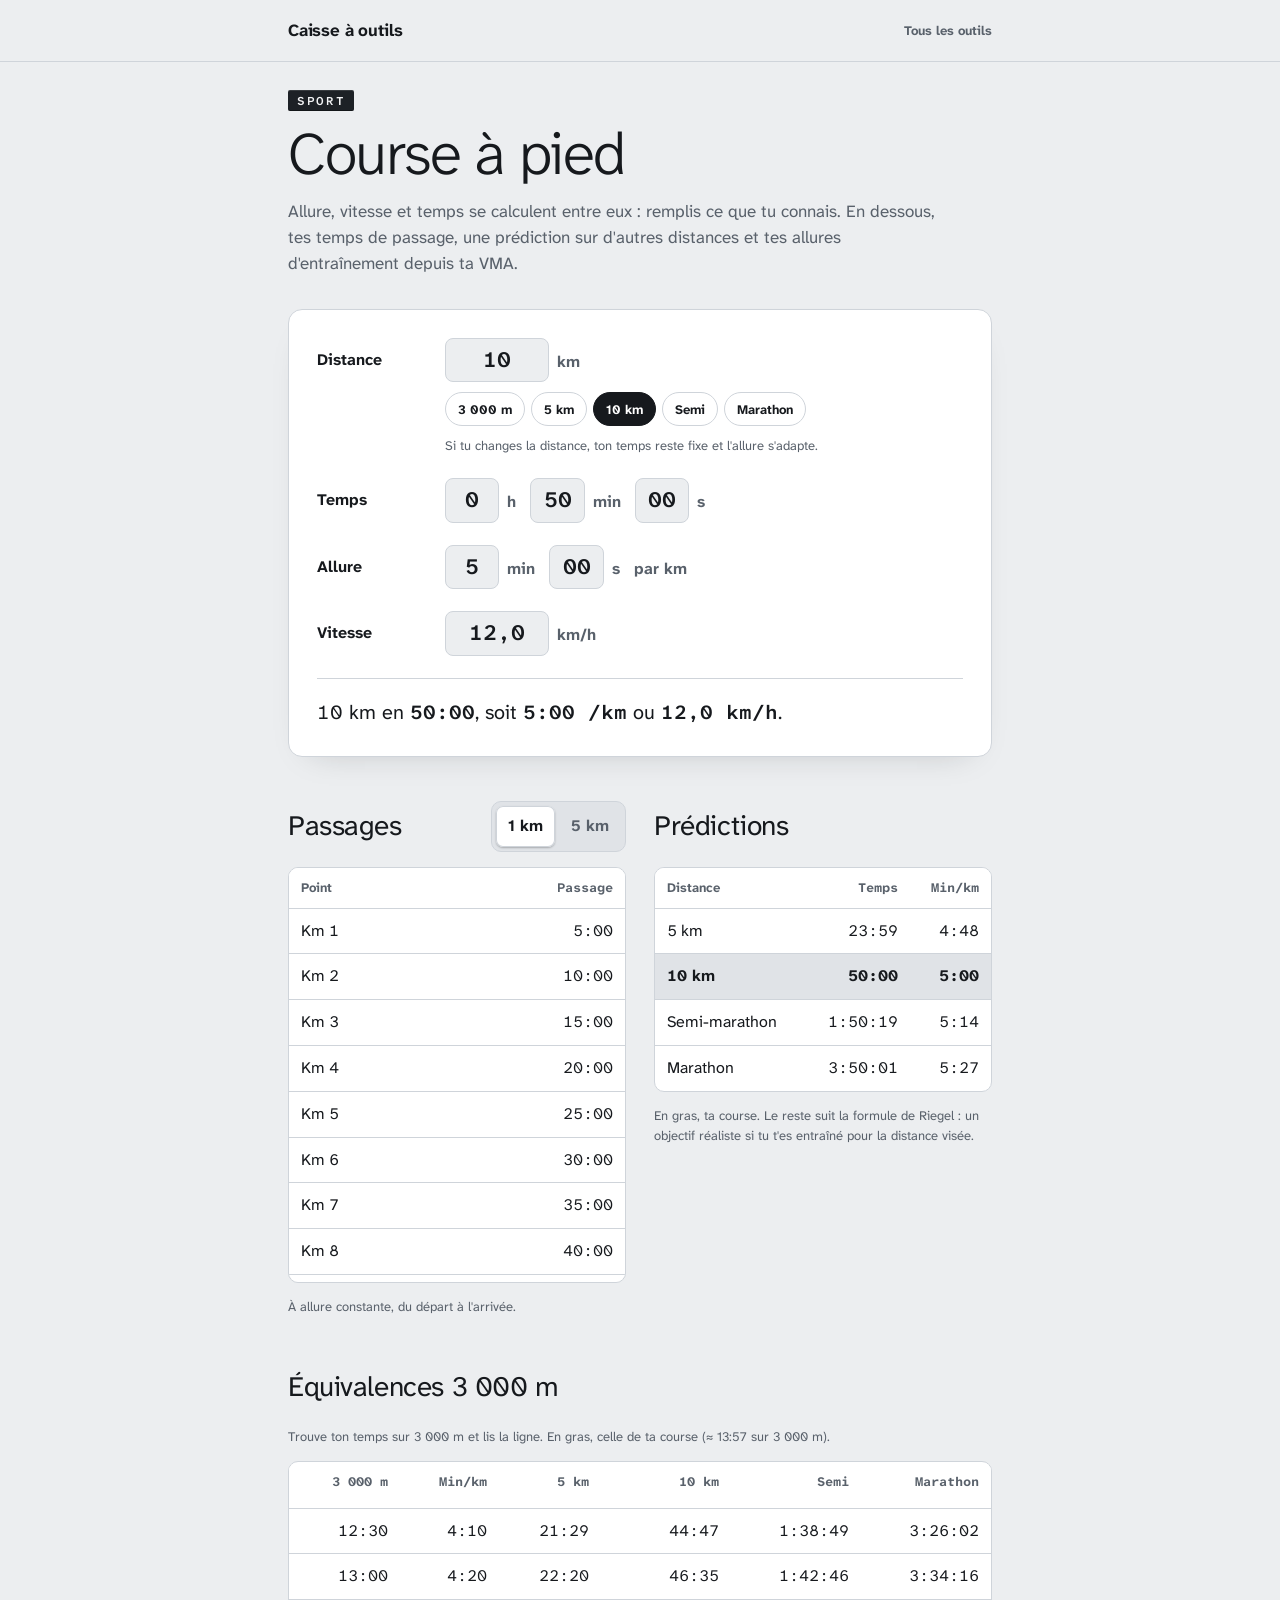
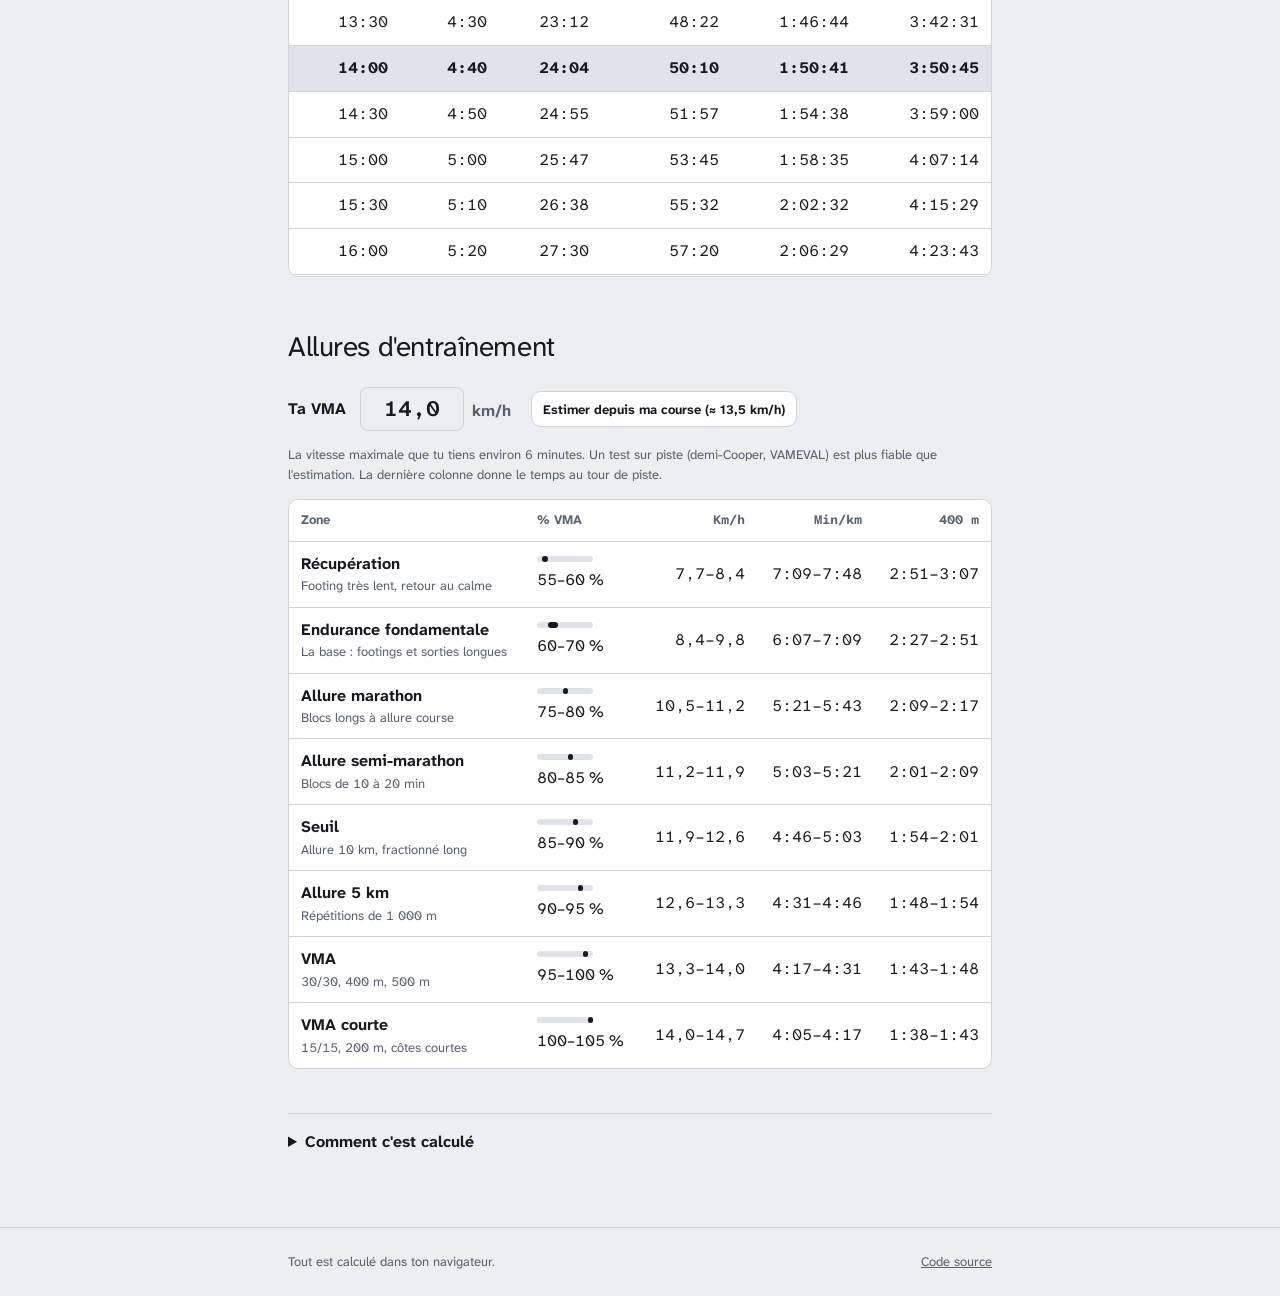
==== commit c6e115ed: "Course à pied : tableau d'équivalences 3 000 m Abaque de 9:00 à 20:00 sur 3 000 m (pas de 30 s) avec" ====
--- a/course/index.html
+++ b/course/index.html
@@ -303,6 +303,28 @@
       <p class="hint">En gras, ta course. Le reste suit la formule de Riegel : un objectif réaliste si tu t'es entraîné pour la distance visée.</p>
     </section>
   </div>
+
+  <section class="block" aria-labelledby="equiv-title">
+    <div class="block-head">
+      <h2 class="section-title" id="equiv-title">Équivalences 3 000 m</h2>
+    </div>
+    <p class="hint" id="equiv-note"></p>
+    <div class="table-wrap is-tall" id="equiv-wrap">
+      <table class="data-table">
+        <thead>
+          <tr>
+            <th scope="col" class="num">3 000 m</th>
+            <th scope="col" class="num">Min/km</th>
+            <th scope="col" class="num">5 km</th>
+            <th scope="col" class="num">10 km</th>
+            <th scope="col" class="num">Semi</th>
+            <th scope="col" class="num">Marathon</th>
+          </tr>
+        </thead>
+        <tbody id="equiv"></tbody>
+      </table>
+    </div>
+  </section>
 
   <section class="block" aria-labelledby="zones-title">
     <div class="block-head">
@@ -338,6 +360,7 @@
     <summary>Comment c'est calculé</summary>
     <p>L'allure, c'est le temps divisé par la distance, et la vitesse en km/h vaut 3 600 divisé par l'allure en secondes. Quand tu changes la distance, on garde la dernière valeur que tu as tapée : ton temps ou ton allure.</p>
     <p>Les prédictions suivent la formule de Peter Riegel : temps visé = ton temps × (distance visée ÷ ta distance)<sup>1,06</sup>. Elle marche bien entre quelques minutes et environ 4 heures d'effort. Sur marathon, elle est souvent optimiste si tu manques de sorties longues.</p>
+    <p>Le tableau d'équivalences applique la même formule à des temps ronds sur 3 000 m, la distance classique d'un test sur piste.</p>
     <p>L'estimation de VMA cherche la distance que tu tiendrais 6 minutes d'après la même formule, puis la convertit en km/h. Les zones sont les repères habituels en pourcentage de VMA ; ils varient d'un coureur à l'autre.</p>
     <p>Rien ne quitte la page. Tes dernières valeurs sont mémorisées dans ce navigateur.</p>
   </details>
@@ -360,12 +383,16 @@
   const MARATHON = 42.195;
   const RIEGEL = 1.06;
   const PRESETS = [
+    { km: 3, label: '3 000 m' },
     { km: 5, label: '5 km' },
     { km: 10, label: '10 km' },
     { km: SEMI, label: 'Semi' },
     { km: MARATHON, label: 'Marathon' },
   ];
   const PREDICTED = [5, 10, SEMI, MARATHON];
+  // Abaque : temps sur 3 000 m de 9:00 à 20:00, toutes les 30 s.
+  const EQUIV_KM = 3;
+  const EQUIV_TIMES = Array.from({ length: 23 }, (_, i) => 540 + i * 30);
   const ZONES = [
     { name: 'Récupération', lo: 55, hi: 60, use: 'Footing très lent, retour au calme' },
     { name: 'Endurance fondamentale', lo: 60, hi: 70, use: 'La base : footings et sorties longues' },
@@ -578,6 +605,40 @@
     }));
   }
 
+  let equivMarked = null;
+
+  function renderEquivalences() {
+    const mine = same(state.dist, EQUIV_KM) ? state.time : riegel(state.time, state.dist, EQUIV_KM);
+    let marked = -1;
+    EQUIV_TIMES.forEach((t, i) => { if (Math.abs(t - mine) <= 15) marked = i; });
+
+    $('equiv').replaceChildren(...EQUIV_TIMES.map((t, i) => {
+      const tr = document.createElement('tr');
+      if (i === marked) tr.className = 'is-ref';
+      tr.append(
+        cell(fmtDuration(t), 'num'),
+        cell(fmtDuration(t / EQUIV_KM), 'num'),
+        ...PREDICTED.map(km => cell(fmtDuration(riegel(t, EQUIV_KM, km)), 'num')),
+      );
+      return tr;
+    }));
+
+    const where = same(state.dist, EQUIV_KM)
+      ? `ta course (${fmtDuration(mine)})`
+      : `ta course (≈ ${fmtDuration(mine)} sur 3 000 m)`;
+    $('equiv-note').textContent = marked >= 0
+      ? `Trouve ton temps sur 3 000 m et lis la ligne. En gras, celle de ${where}.`
+      : `Trouve ton temps sur 3 000 m et lis la ligne. ${where[0].toUpperCase() + where.slice(1)} sort du tableau, qui va de 9:00 à 20:00.`;
+
+    // Fait défiler le tableau (pas la page) jusqu'à la ligne en gras quand elle change.
+    if (marked >= 0 && marked !== equivMarked) {
+      const wrap = $('equiv-wrap');
+      const row = $('equiv').children[marked];
+      wrap.scrollTop = row.offsetTop - wrap.clientHeight / 2 + row.offsetHeight / 2;
+    }
+    equivMarked = marked;
+  }
+
   function renderZones() {
     const scale = pct => ((pct - 50) / (105 - 50)) * 100;
     $('zones').replaceChildren(...ZONES.map(z => {
@@ -618,6 +679,7 @@
     renderSummary();
     renderSplits();
     renderPredictions();
+    renderEquivalences();
     renderZones();
     save();
   }
--- a/assets/site.css
+++ b/assets/site.css
@@ -314,10 +314,8 @@
   top: 0;
   background: var(--surface);
   color: var(--muted);
-  font-size: 0.75rem;
+  font-size: var(--step--1);
   font-weight: 700;
-  letter-spacing: 0.06em;
-  text-transform: uppercase;
 }
 
 .data-table .num {
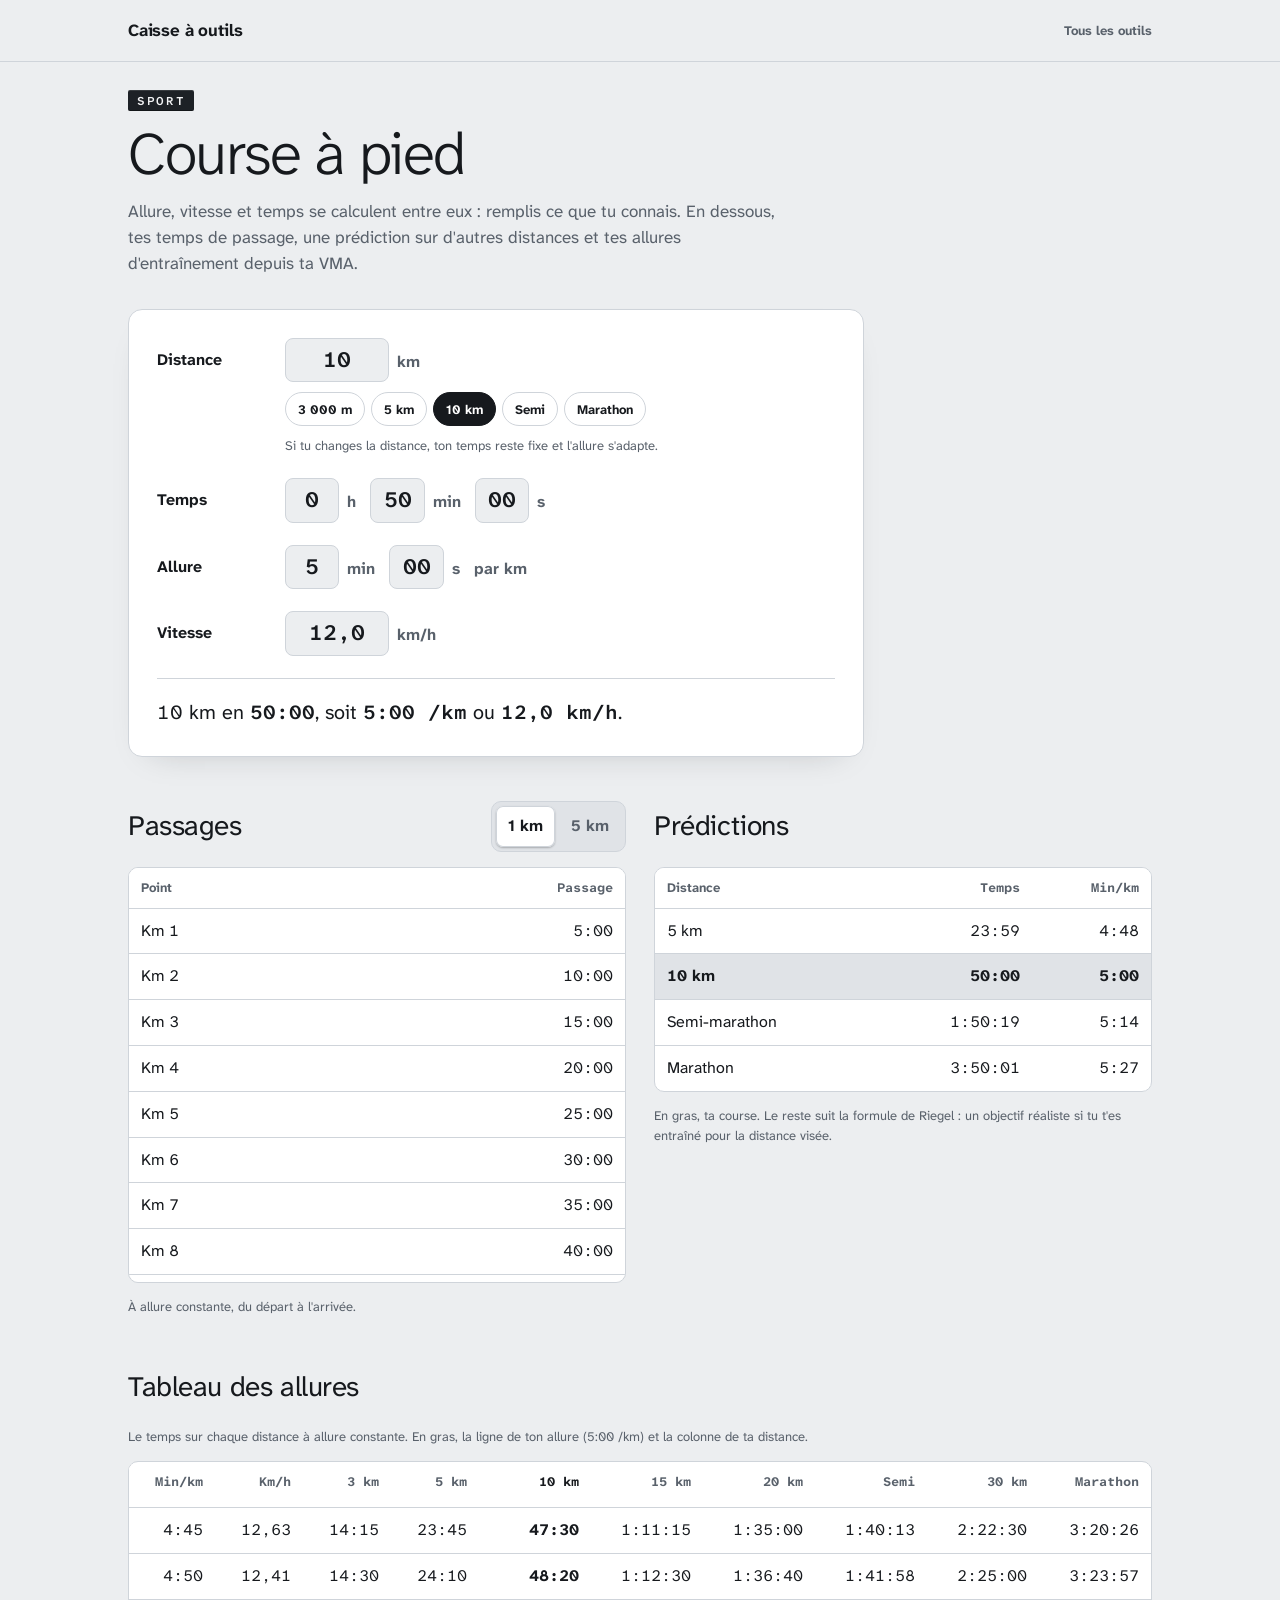
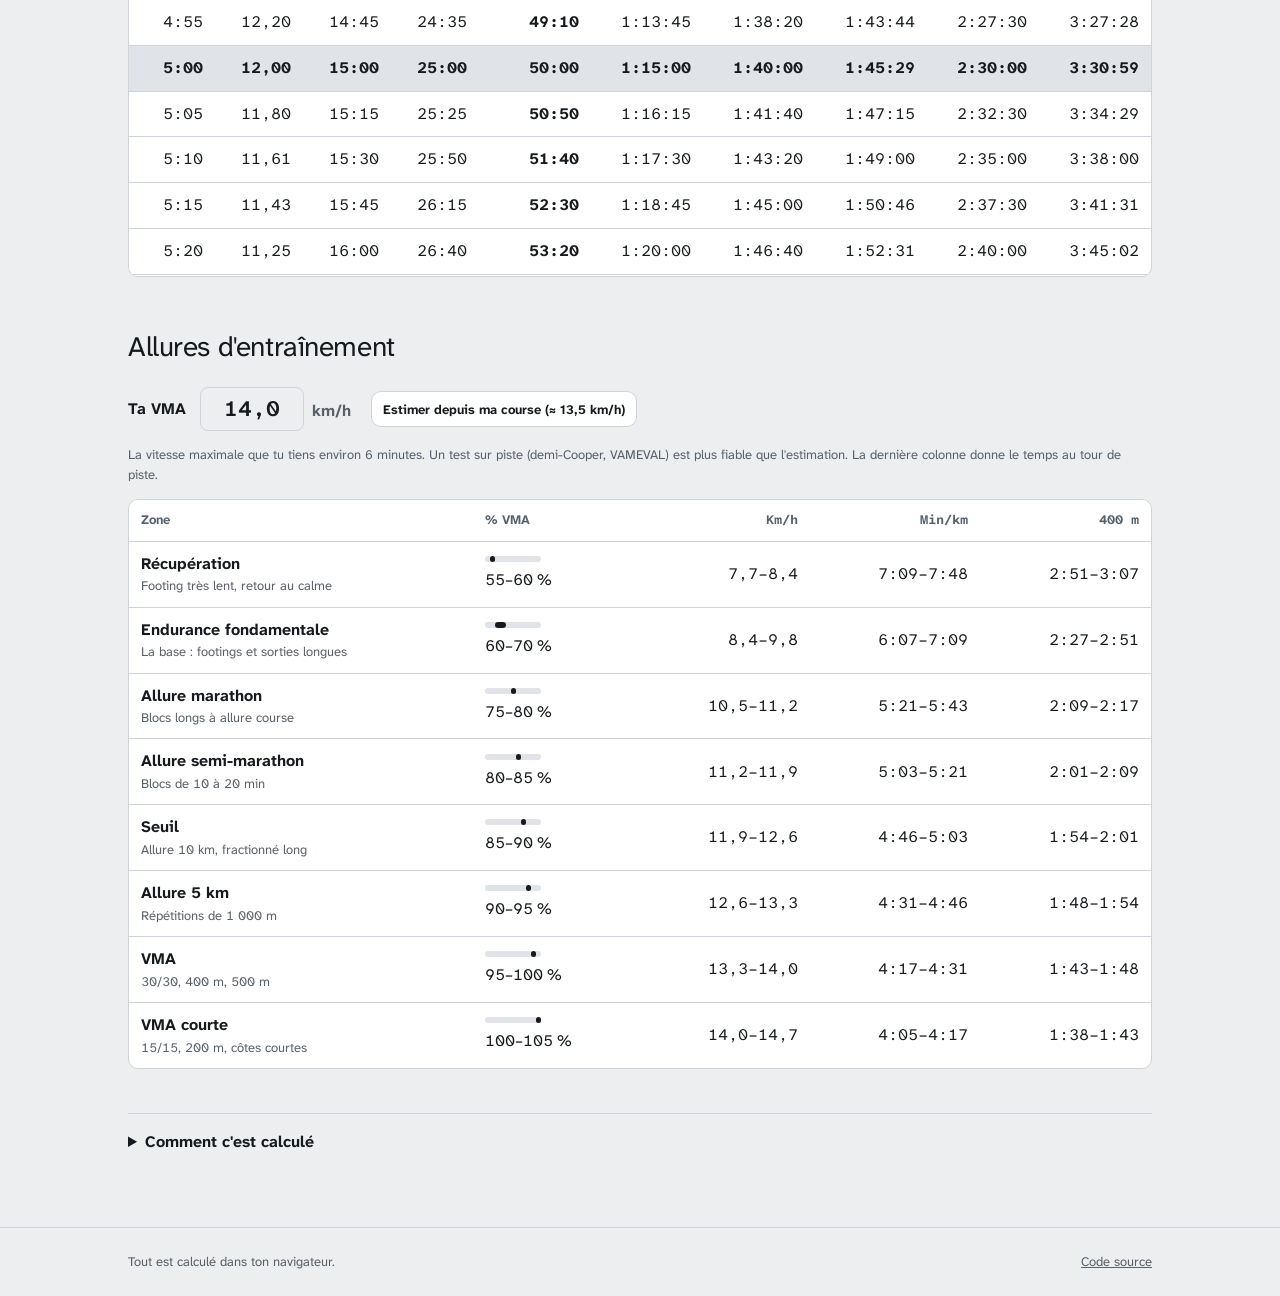
==== commit d8fe6bfb: "Mise à jour du tableau des allures et ajout de styles pour la page Course à pied" ====
--- a/course/index.html
+++ b/course/index.html
@@ -21,6 +21,23 @@
     box-shadow: 0 14px 34px -24px var(--shadow);
   }
 
+  .calc { max-width: 46rem; }
+
+  .data-table .sticky-col {
+    position: sticky;
+    left: 0;
+    z-index: 1;
+    background: var(--surface);
+  }
+
+  .data-table th.sticky-col { z-index: 2; }
+
+  .data-table tr.is-minute .sticky-col { font-weight: 700; }
+
+  .data-table .is-col { font-weight: 700; }
+
+  .data-table th.is-col { color: var(--ink); }
+
   .calc-row {
     display: grid;
     grid-template-columns: 7rem minmax(0, 1fr);
@@ -216,13 +233,13 @@
 <body>
 
 <header class="site-header">
-  <div class="wrap">
+  <div class="wrap wrap-wide">
     <a class="wordmark" href="../">Caisse à outils</a>
     <nav class="site-nav" aria-label="Navigation"><a href="../">Tous les outils</a></nav>
   </div>
 </header>
 
-<main class="wrap">
+<main class="wrap wrap-wide">
   <div class="page-intro">
     <span class="tape">Sport</span>
     <h1>Course à pied</h1>
@@ -304,24 +321,28 @@
     </section>
   </div>
 
-  <section class="block" aria-labelledby="equiv-title">
+  <section class="block" aria-labelledby="paces-title">
     <div class="block-head">
-      <h2 class="section-title" id="equiv-title">Équivalences 3 000 m</h2>
+      <h2 class="section-title" id="paces-title">Tableau des allures</h2>
     </div>
-    <p class="hint" id="equiv-note"></p>
-    <div class="table-wrap is-tall" id="equiv-wrap">
-      <table class="data-table">
+    <p class="hint" id="paces-note"></p>
+    <div class="table-wrap is-tall" id="paces-wrap">
+      <table class="data-table" id="paces-table">
         <thead>
           <tr>
-            <th scope="col" class="num">3 000 m</th>
-            <th scope="col" class="num">Min/km</th>
-            <th scope="col" class="num">5 km</th>
-            <th scope="col" class="num">10 km</th>
-            <th scope="col" class="num">Semi</th>
-            <th scope="col" class="num">Marathon</th>
+            <th scope="col" class="num sticky-col">Min/km</th>
+            <th scope="col" class="num">Km/h</th>
+            <th scope="col" class="num" data-col="0">3 km</th>
+            <th scope="col" class="num" data-col="1">5 km</th>
+            <th scope="col" class="num" data-col="2">10 km</th>
+            <th scope="col" class="num" data-col="3">15 km</th>
+            <th scope="col" class="num" data-col="4">20 km</th>
+            <th scope="col" class="num" data-col="5">Semi</th>
+            <th scope="col" class="num" data-col="6">30 km</th>
+            <th scope="col" class="num" data-col="7">Marathon</th>
           </tr>
         </thead>
-        <tbody id="equiv"></tbody>
+        <tbody id="paces"></tbody>
       </table>
     </div>
   </section>
@@ -360,14 +381,14 @@
     <summary>Comment c'est calculé</summary>
     <p>L'allure, c'est le temps divisé par la distance, et la vitesse en km/h vaut 3 600 divisé par l'allure en secondes. Quand tu changes la distance, on garde la dernière valeur que tu as tapée : ton temps ou ton allure.</p>
     <p>Les prédictions suivent la formule de Peter Riegel : temps visé = ton temps × (distance visée ÷ ta distance)<sup>1,06</sup>. Elle marche bien entre quelques minutes et environ 4 heures d'effort. Sur marathon, elle est souvent optimiste si tu manques de sorties longues.</p>
-    <p>Le tableau d'équivalences applique la même formule à des temps ronds sur 3 000 m, la distance classique d'un test sur piste.</p>
+    <p>Le tableau des allures, c'est simplement l'allure multipliée par la distance : le temps si tu tiens la même allure du début à la fin. Pour un objectif réaliste sur une distance plus longue que ta course, regarde plutôt les prédictions.</p>
     <p>L'estimation de VMA cherche la distance que tu tiendrais 6 minutes d'après la même formule, puis la convertit en km/h. Les zones sont les repères habituels en pourcentage de VMA ; ils varient d'un coureur à l'autre.</p>
     <p>Rien ne quitte la page. Tes dernières valeurs sont mémorisées dans ce navigateur.</p>
   </details>
 </main>
 
 <footer class="site-footer">
-  <div class="wrap">
+  <div class="wrap wrap-wide">
     <p>Tout est calculé dans ton navigateur.</p>
     <p><a href="https://github.com/leadrain-dot/tools/tree/main/course">Code source</a></p>
   </div>
@@ -390,9 +411,11 @@
     { km: MARATHON, label: 'Marathon' },
   ];
   const PREDICTED = [5, 10, SEMI, MARATHON];
-  // Abaque : temps sur 3 000 m de 9:00 à 20:00, toutes les 30 s.
-  const EQUIV_KM = 3;
-  const EQUIV_TIMES = Array.from({ length: 23 }, (_, i) => 540 + i * 30);
+  // Tableau des allures : de 2:30 à 9:00 /km, toutes les 5 s, temps à allure constante.
+  const PACE_FROM = 150;
+  const PACE_TO = 540;
+  const PACE_STEP = 5;
+  const PACE_COLUMNS = [3, 5, 10, 15, 20, SEMI, 30, MARATHON];
   const ZONES = [
     { name: 'Récupération', lo: 55, hi: 60, use: 'Footing très lent, retour au calme' },
     { name: 'Endurance fondamentale', lo: 60, hi: 70, use: 'La base : footings et sorties longues' },
@@ -406,6 +429,7 @@
 
   const $ = id => document.getElementById(id);
   const nf1 = new Intl.NumberFormat('fr-FR', { minimumFractionDigits: 1, maximumFractionDigits: 1 });
+  const nf2 = new Intl.NumberFormat('fr-FR', { minimumFractionDigits: 2, maximumFractionDigits: 2 });
   const nfDist = new Intl.NumberFormat('fr-FR', { maximumFractionDigits: 4, useGrouping: false });
   const nfKm = new Intl.NumberFormat('fr-FR', { maximumFractionDigits: 3 });
   const p2 = n => String(n).padStart(2, '0');
@@ -605,38 +629,45 @@
     }));
   }
 
-  let equivMarked = null;
-
-  function renderEquivalences() {
-    const mine = same(state.dist, EQUIV_KM) ? state.time : riegel(state.time, state.dist, EQUIV_KM);
-    let marked = -1;
-    EQUIV_TIMES.forEach((t, i) => { if (Math.abs(t - mine) <= 15) marked = i; });
-
-    $('equiv').replaceChildren(...EQUIV_TIMES.map((t, i) => {
+  const paceRows = [];
+  let paceMarked = null;
+
+  // Les lignes ne dépendent de rien : on les construit une fois, puis on ne change que le surlignage.
+  function buildPaceTable() {
+    for (let pace = PACE_FROM; pace <= PACE_TO; pace += PACE_STEP) {
       const tr = document.createElement('tr');
-      if (i === marked) tr.className = 'is-ref';
-      tr.append(
-        cell(fmtDuration(t), 'num'),
-        cell(fmtDuration(t / EQUIV_KM), 'num'),
-        ...PREDICTED.map(km => cell(fmtDuration(riegel(t, EQUIV_KM, km)), 'num')),
-      );
-      return tr;
-    }));
-
-    const where = same(state.dist, EQUIV_KM)
-      ? `ta course (${fmtDuration(mine)})`
-      : `ta course (≈ ${fmtDuration(mine)} sur 3 000 m)`;
-    $('equiv-note').textContent = marked >= 0
-      ? `Trouve ton temps sur 3 000 m et lis la ligne. En gras, celle de ${where}.`
-      : `Trouve ton temps sur 3 000 m et lis la ligne. ${where[0].toUpperCase() + where.slice(1)} sort du tableau, qui va de 9:00 à 20:00.`;
-
-    // Fait défiler le tableau (pas la page) jusqu'à la ligne en gras quand elle change.
-    if (marked >= 0 && marked !== equivMarked) {
-      const wrap = $('equiv-wrap');
-      const row = $('equiv').children[marked];
+      if (pace % 60 === 0) tr.className = 'is-minute';
+      tr.append(cell(fmtDuration(pace), 'num sticky-col'), cell(nf2.format(3600 / pace), 'num'));
+      PACE_COLUMNS.forEach((km, i) => {
+        const td = cell(fmtDuration(pace * km), 'num');
+        td.dataset.col = i;
+        tr.append(td);
+      });
+      paceRows.push(tr);
+    }
+    $('paces').replaceChildren(...paceRows);
+  }
+
+  function renderPaceTable() {
+    const index = Math.round((state.pace - PACE_FROM) / PACE_STEP);
+    const marked = index >= 0 && index < paceRows.length ? index : -1;
+    paceRows.forEach((tr, i) => tr.classList.toggle('is-ref', i === marked));
+
+    const col = PACE_COLUMNS.findIndex(km => same(km, state.dist));
+    document.querySelectorAll('#paces-table [data-col]').forEach(c => c.classList.toggle('is-col', Number(c.dataset.col) === col));
+
+    const pace = `${fmtDuration(state.pace)} /km`;
+    $('paces-note').textContent = marked >= 0
+      ? `Le temps sur chaque distance à allure constante. En gras, la ligne de ton allure (${pace})${col >= 0 ? ' et la colonne de ta distance' : ''}.`
+      : `Le temps sur chaque distance à allure constante. Ton allure (${pace}) sort du tableau, qui va de 2:30 à 9:00 /km.`;
+
+    // Fait défiler le tableau (pas la page) jusqu'à ta ligne quand elle change.
+    if (marked >= 0 && marked !== paceMarked) {
+      const wrap = $('paces-wrap');
+      const row = paceRows[marked];
       wrap.scrollTop = row.offsetTop - wrap.clientHeight / 2 + row.offsetHeight / 2;
     }
-    equivMarked = marked;
+    paceMarked = marked;
   }
 
   function renderZones() {
@@ -679,7 +710,7 @@
     renderSummary();
     renderSplits();
     renderPredictions();
-    renderEquivalences();
+    renderPaceTable();
     renderZones();
     save();
   }
@@ -728,6 +759,7 @@
   writeSpeed();
   writeVma();
   $(`step-${state.step}`).checked = true;
+  buildPaceTable();
   update();
 })();
 </script>
--- a/assets/site.css
+++ b/assets/site.css
@@ -108,6 +108,8 @@
   padding-right: max(var(--gutter), env(safe-area-inset-right, 0px));
 }
 
+.wrap.wrap-wide { max-width: 68rem; }
+
 :focus-visible {
   outline: 2px solid var(--ring);
   outline-offset: 3px;
